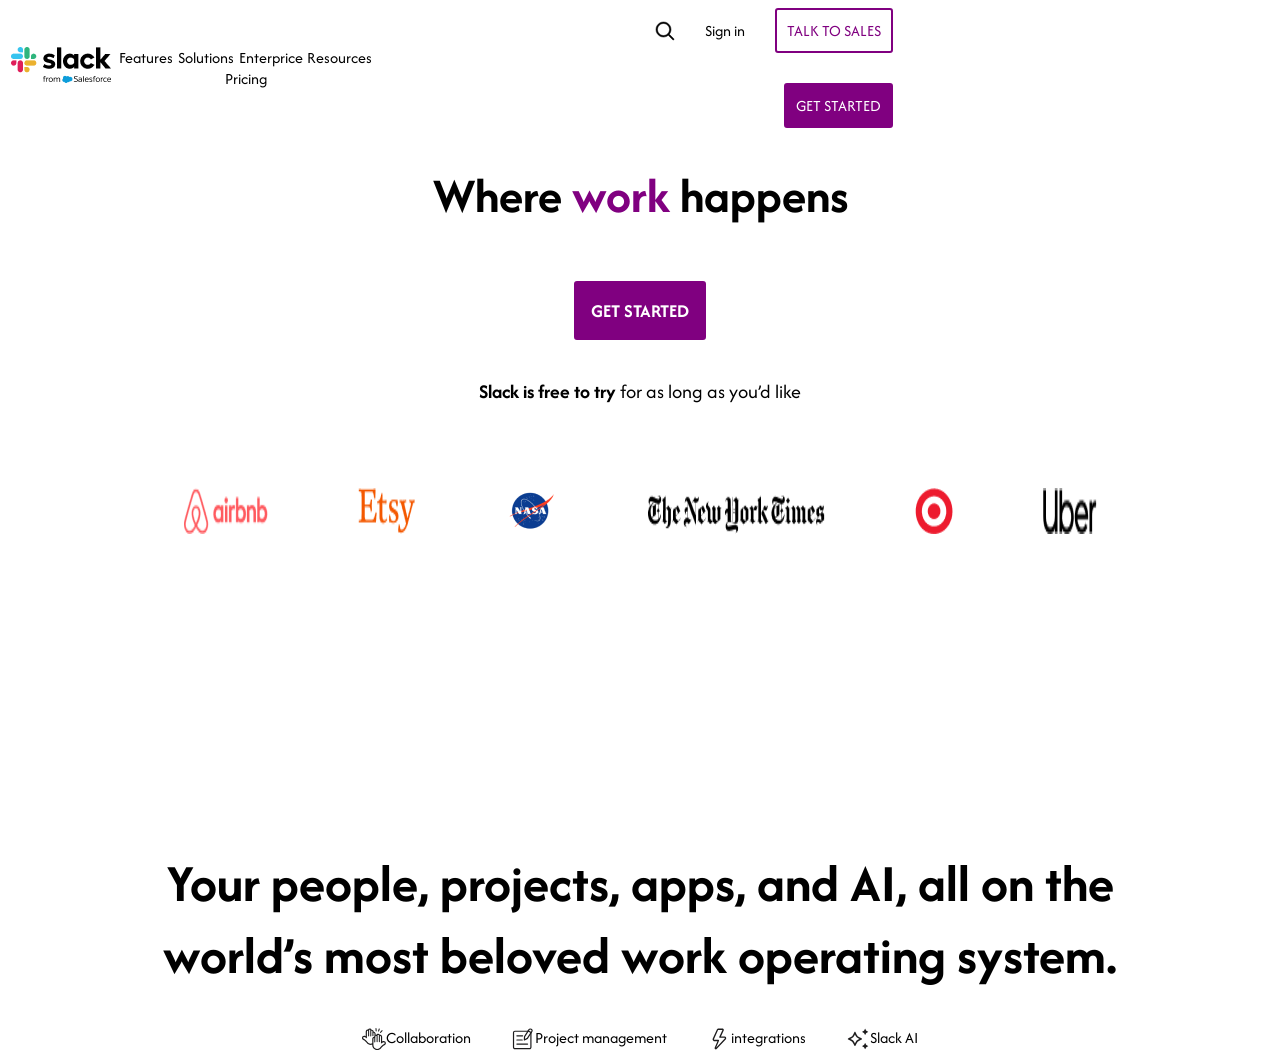
==== index.html @ c7497007 "Add files via upload" ====
<!DOCTYPE html>
<html lang="ru">

<head>
	<meta charset="UTF-8">
	<meta name="viewport" content="width=device-width, initial-scale=1.0">
	<title>Slack</title>
	<link rel="stylesheet" href="styles.css">
	<link
    rel="stylesheet"
    href="https://cdnjs.cloudflare.com/ajax/libs/animate.css/4.1.1/animate.min.css"
  />

	<link rel="preconnect" href="https://fonts.googleapis.com">
	<link rel="preconnect" href="https://fonts.gstatic.com" crossorigin>
	<link href="https://fonts.googleapis.com/css2?family=Afacad+Flux:wght@100..1000&display=swap" rel="stylesheet">

</head>

<body>
	<div class="dashbar">



		<div class="navbar">
			<div>
			<img src="./images/slack-salesforce-logo-nav-black.png" alt="">
			</div>
			<div class="navbarMobile">
			<li> Features</li>
			<li>Solutions</li>
			<li>Enterprice</li>
			<li>Resources</li>
			<li>Pricing</li>
			</div>
		</div>
		<div class="navbar2">
			<svg width="20" height="20" xmlns="http://www.w3.org/2000/svg"><path d="m18.78 17.72c.1467.1467.22.3233.22.53 0 .2133-.0733.39-.22.53-.16.1467-.3367.22-.53.22-.2067 0-.3833-.0733-.53-.22l-4.47-4.47c-.6667.54-1.4067.9567-2.22 1.25-.8067.2933-1.65.44-2.53.44-1.36 0-2.61333-.3367-3.76-1.01s-2.05667-1.5833-2.73-2.73-1.01-2.4-1.01-3.76.33667-2.61333 1.01-3.76 1.58333-2.05667 2.73-2.73 2.4-1.01 3.76-1.01 2.6133.33667 3.76 1.01 2.0567 1.58333 2.73 2.73 1.01 2.4 1.01 3.76c0 .88-.1467 1.7267-.44 2.54-.2933.8067-.71 1.5433-1.25 2.21zm-10.28-3.22c1.08667 0 2.0867-.27 3-.81.92-.54 1.65-1.2667 2.19-2.18.54-.92.81-1.92333.81-3.01s-.27-2.08667-.81-3c-.54-.92-1.27-1.65-2.19-2.19-.9133-.54-1.91333-.81-3-.81s-2.09.27-3.01.81c-.91333.54-1.64 1.27-2.18 2.19-.54.91333-.81 1.91333-.81 3s.27 2.09.81 3.01c.54.9133 1.26667 1.64 2.18 2.18.92.54 1.92333.81 3.01.81z" stroke="#000" stroke-width=".5"></path></svg>
			<li id="item6">Sign in</li>
			<li class="sales">TALK TO SALES</li>
			<li class="start">GET STARTED</li>				
		</div>
		<!-- Мобильная верстка -->
		<div class="navbar2Mobile"><svg width="20" height="20" xmlns="http://www.w3.org/2000/svg"><path d="m18.78 17.72c.1467.1467.22.3233.22.53 0 .2133-.0733.39-.22.53-.16.1467-.3367.22-.53.22-.2067 0-.3833-.0733-.53-.22l-4.47-4.47c-.6667.54-1.4067.9567-2.22 1.25-.8067.2933-1.65.44-2.53.44-1.36 0-2.61333-.3367-3.76-1.01s-2.05667-1.5833-2.73-2.73-1.01-2.4-1.01-3.76.33667-2.61333 1.01-3.76 1.58333-2.05667 2.73-2.73 2.4-1.01 3.76-1.01 2.6133.33667 3.76 1.01 2.0567 1.58333 2.73 2.73 1.01 2.4 1.01 3.76c0 .88-.1467 1.7267-.44 2.54-.2933.8067-.71 1.5433-1.25 2.21zm-10.28-3.22c1.08667 0 2.0867-.27 3-.81.92-.54 1.65-1.2667 2.19-2.18.54-.92.81-1.92333.81-3.01s-.27-2.08667-.81-3c-.54-.92-1.27-1.65-2.19-2.19-.9133-.54-1.91333-.81-3-.81s-2.09.27-3.01.81c-.91333.54-1.64 1.27-2.18 2.19-.54.91333-.81 1.91333-.81 3s.27 2.09.81 3.01c.54.9133 1.26667 1.64 2.18 2.18.92.54 1.92333.81 3.01.81z" stroke="#000" stroke-width=".5"></path></svg></div>
		<div class="navbar2Mobile2"><a href="#" id="menuButton"><img src="https://a.slack-edge.com/fd21de4/marketing/img/nav/mobile-closed.svg" alt="Menu"></a></div>
		<div id="sideMenu" class="menu">
			<div class="sideMenuHead">
			<img src="./images/slack-salesforce-logo-nav-black.png" alt="" style="height: 35px; width: 80px;">
			
			<a href="" id="closeButton">
				<svg
				xmlns="http://www.w3.org/2000/svg"
				width="24"
				height="24"
				viewBox="0 0 24 24"
				fill="none"
				stroke="currentColor"
				stroke-width="2"
				stroke-linecap="round"
				stroke-linejoin="round"
			>
				<polyline points="15 18 9 12 15 6" />
			</svg></a>
			</div>
			<div class="sideMenuText">
			<ul class="sideMenuText">
				<li> Features</li>
				<li>Solutions</li>
				<li>Enterprice</li>
				<li>Resources</li>
				<li>Pricing</li>
			</ul>
			</div>

			<div class="bottomMenu">
				<li class="sales">TALK TO SALES</li>
				<li class="start">GET STARTED</li>	
			</div>


		</div>
	</div>
	</div>




	<div class="mainMenu">
		<h1 class="work animate__animated animate__backInDown">Where <span style="color: purple;">work</span> happens</h1>
		<h3 class="startMain">GET STARTED</h3>
		<p style="font-size: 20px;"><strong>Slack is free to try</strong> for as long as you’d like</p>
	</div>

	<br><br><br>
	<div class="MainMenuImgHead">
	<div class="MainMenuImg">
		<img src="./images/logo-airbnb-small.png" alt="">
		<img src="./images/logo-etsy-small.png" alt="">
		<img src="./images/logo-nasa-small.png" alt="">
		<img src="./images/logo-nyt-small.png" alt="">
		<img src="./images/logo-target-small.png" alt="">
		<img src="./images/logo-uber-small.png" alt="">
	</div>
</div>

	<br><br><br>
	<div class="ImgUnderMain">
		<video class="ImgUndr" id="customVideo" controls autoplay muted loop>
			<source src="./images/hp-hero.en-GB@2x.webm" type="video/mp4" >
		</video>
	</div>

	<br><br><Br>
	<div class="people">
		<div class="people_text">
			<H1>Your people, projects, apps, and AI, all on the world’s most beloved work operating system.</H1>
		</div>
	</div>
	<div class="hueta_head">
		<div class="hueta">
			<div class="comp-value-props__subhead"><svg width="24" height="24" viewBox="0 0 24 24" fill="none"
					xmlns="http://www.w4.org/2000/svg">
					<path fill-rule="evenodd" clip-rule="evenodd"
						d="M14.5087 1.52888C14.4886 1.24143 14.2394 1.02468 13.9519 1.04475C13.6645 1.06482 13.4477 1.31411 13.4678 1.60156L13.6295 3.91808C13.6496 4.20553 13.8989 4.42228 14.1863 4.40221C14.4738 4.38214 14.6905 4.13285 14.6705 3.8454L14.5087 1.52888ZM17.747 2.18554C17.8418 1.91344 17.6981 1.61599 17.426 1.52117C17.1539 1.42635 16.8565 1.57006 16.7617 1.84216L16.0417 3.90825C15.9468 4.18035 16.0905 4.47779 16.3626 4.57262C16.6347 4.66744 16.9322 4.52373 17.027 4.25163L17.747 2.18554ZM8.27581 2.8602C8.12317 2.75423 7.93774 2.69213 7.73775 2.69213H7.73253C7.48685 2.69213 7.26316 2.78584 7.09521 2.93948C7.12256 3.00283 7.13772 3.07268 7.13772 3.14608V8.9426C7.13772 9.23075 6.90413 9.46434 6.61598 9.46434C6.32783 9.46434 6.09424 9.23075 6.09424 8.9426V3.68583C6.01458 3.66388 5.93064 3.65213 5.84384 3.65213C5.77601 3.65213 5.70819 3.65735 5.64036 3.673C5.19688 3.76692 4.89949 4.19474 4.89949 4.64865V11.4991C4.89949 11.4991 3.26645 10.0121 2.16558 10.0121C1.06471 10.0121 0.642098 11.6139 2.11862 12.026C3.56384 12.4278 5.58818 15.0887 5.58818 15.0887C6.27166 16.0591 7.39862 16.6956 8.67688 16.6956C8.7134 16.6956 8.75123 16.6943 8.78905 16.693C8.82688 16.6917 8.86471 16.6904 8.90123 16.6904C9.38015 16.6632 9.83176 16.5432 10.2421 16.349V12.0052C10.2421 10.9513 11.0038 10.0278 12.0108 9.86604C12.0247 9.8643 12.0386 9.86198 12.0525 9.85966C12.0804 9.85502 12.1082 9.85038 12.136 9.85038C12.1598 9.49007 12.2733 9.15412 12.4543 8.8649V6.78257C12.4543 6.313 12.1308 5.87474 11.6664 5.8017C11.6143 5.79126 11.5621 5.79126 11.5099 5.79126C11.4871 5.79126 11.4645 5.79208 11.442 5.79369V8.65563C11.442 8.94378 11.2084 9.17737 10.9203 9.17737C10.6321 9.17737 10.3985 8.94378 10.3985 8.65563V4.2246C10.2276 3.98241 9.94557 3.82431 9.62645 3.82431C9.50865 3.82431 9.39613 3.84594 9.2924 3.88534V9.05726C9.2924 9.34541 9.05881 9.579 8.77067 9.579C8.48252 9.579 8.24893 9.34541 8.24893 9.05726V3.02596C8.24893 2.96801 8.25837 2.91228 8.27581 2.8602ZM20.4786 4.03434C20.6724 3.82113 20.6567 3.49116 20.4435 3.29733C20.2303 3.1035 19.9003 3.11921 19.7065 3.33242L18.1412 5.05416C17.9474 5.26737 17.9631 5.59735 18.1763 5.79118C18.3896 5.98501 18.7195 5.96929 18.9134 5.75608L20.4786 4.03434ZM14.5829 9.11309C14.4792 9.07373 14.3668 9.05212 14.249 9.05212C13.7273 9.05212 13.3047 9.47473 13.3047 9.99647V11.4991C13.3047 11.5131 13.3009 11.5248 13.2944 11.5339V14.9165C13.2944 15.2047 13.0608 15.4383 12.7726 15.4383C12.4845 15.4383 12.2509 15.2047 12.2509 14.9165V11.0227C12.2352 11.0242 12.2195 11.0264 12.2038 11.0295C11.7395 11.1026 11.416 11.5408 11.416 12.0104V18.0156C11.416 20.0347 12.9499 21.8034 14.969 21.9182C15.0473 21.9234 15.1204 21.9234 15.1934 21.9234C16.4717 21.9234 17.5986 21.2869 18.2821 20.3165C18.2821 20.3165 20.3064 17.6556 21.7517 17.2539C23.2282 16.8417 22.7795 15.24 21.7047 15.24C20.6299 15.24 18.9708 16.7269 18.9708 16.7269V9.86604C18.9708 9.41212 18.6734 8.9843 18.2299 8.89039C18.1621 8.87473 18.0943 8.86952 18.0264 8.86952C17.984 8.86952 17.9423 8.87232 17.9014 8.87775V14.6817C17.9014 14.9699 17.6678 15.2035 17.3797 15.2035C17.0915 15.2035 16.8579 14.9699 16.8579 14.6817V8.36346C16.8579 8.32666 16.8617 8.29074 16.869 8.25609C16.6958 8.0445 16.4326 7.90952 16.1377 7.90952V7.91995C15.9493 7.91995 15.7737 7.9751 15.6264 8.07014V14.7963C15.6264 15.0845 15.3928 15.3181 15.1046 15.3181C14.8165 15.3181 14.5829 15.0845 14.5829 14.7963V9.11309ZM10.2421 17.6266C9.83888 17.7638 9.41214 17.8491 8.96906 17.8747C8.87514 17.8852 8.77601 17.8852 8.6821 17.8852C7.08558 17.8852 5.57775 17.1026 4.64905 15.7982C3.78818 14.6713 2.46297 13.3513 1.81079 13.1687C0.396881 12.7721 -0.109206 11.6504 0.0212285 10.7113C0.167315 9.63648 1.07514 8.85387 2.17079 8.85387C2.68732 8.85387 3.22992 9.03648 3.73601 9.28692V4.65387C3.73601 3.63126 4.44036 2.73909 5.41079 2.53561C5.55166 2.50431 5.70297 2.48865 5.84905 2.48865H5.96384C6.33949 1.90952 6.99688 1.52344 7.73775 1.52344L7.73253 1.52865C8.54645 1.52865 9.25079 1.98257 9.60558 2.65561H9.62123C10.743 2.65561 11.6664 3.53213 11.7343 4.63822L11.8595 4.65387C12.8664 4.82083 13.6282 5.73909 13.6282 6.793V7.96061C13.4031 8.02986 13.1939 8.13577 13.0076 8.27136C13.3565 8.01753 13.7854 7.86778 14.249 7.86778H14.2647C14.6191 7.20067 15.3275 6.74181 16.1351 6.74082C16.8749 6.74173 17.5312 7.12759 17.9064 7.70604H18.0212C18.1673 7.70604 18.3134 7.72169 18.4595 7.75299C19.4299 7.95125 20.1343 8.84343 20.1343 9.87125V14.5043C20.6404 14.2539 21.183 14.0713 21.6995 14.0713C22.8004 14.0713 23.703 14.8539 23.849 15.9286C23.9743 16.8626 23.4734 17.9843 22.0595 18.3808C21.4073 18.5634 20.0821 19.8834 19.2212 21.0104C18.2925 22.32 16.7847 23.0973 15.1882 23.0973C15.099 23.0973 15.0099 23.0926 14.9162 23.0877L14.9162 23.0877L14.9012 23.0869C12.2873 22.9356 10.2421 20.7078 10.2421 18.0104V17.6266ZM16.1351 6.74082L16.1325 6.74082H16.1377L16.1351 6.74082Z"
						fill="#1D1C1D"></path>
				</svg>
				<div>Collaboration</div>
			</div>
			<div class="comp-value-props__subhead"><svg width="24" height="24" viewBox="0 0 24 24" fill="none"
					xmlns="http://www.w4.org/2000/svg">
					<g stroke="#1d1c1d" stroke-linecap="round" stroke-linejoin="round" stroke-width="1.2">
						<path
							d="m19.9097 5.91724v14.35006c0 .37-.1466.7248-.4077.9869-.2611.262-.6154.41-.9853.4113h-14.61814c-.36809-.0041-.7197-.1532-.97851-.415-.25882-.2618-.40396-.6151-.40394-.9832v-14.59711c-.00002-.36812.14512-.72139.40394-.98316.25881-.26176.61042-.41091.97851-.41506h13.10954">
						</path>
						<path d="m5.91211 8.84473h5.68219"></path>
						<path d="m5.91211 12.9766h5.29849"></path>
						<path d="m5.91211 17.1077h10.64959"></path>
						<path
							d="m20.2358 2.34772c.7727.52565 1.1091 1.35091.7569 1.90284l-4.6204 7.13824-3.0119 1.5769.1944-3.38511 4.6415-7.13825c.3522-.57295 1.2668-.57295 2.0395-.09462z">
						</path>
						<path d="m17.2446 3.90381 2.8963 1.66104"></path>
					</g>
				</svg>
				<div>Project management</div>
			</div>
			<div class="comp-value-props__subhead"><svg width="24" height="24" viewBox="0 0 24 24" fill="none"
					xmlns="http://www.w4.org/2000/svg">
					<path
						d="M8.79224 22.4001C8.58954 22.3991 8.39023 22.3467 8.21211 22.2475C8.034 22.1483 7.88262 22.0054 7.77151 21.8316C7.6604 21.6578 7.59302 21.4585 7.57538 21.2514C7.55775 21.0444 7.59041 20.8361 7.67045 20.6452L10.4407 14.1654H7.39658C7.09508 14.1673 6.79802 14.0909 6.5331 13.9434C6.26817 13.7958 6.04402 13.5818 5.88153 13.3214C5.71905 13.061 5.62354 12.7627 5.60389 12.4542C5.58425 12.1457 5.64112 11.8372 5.7692 11.5573L9.77709 2.68006C9.9197 2.35969 10.1487 2.08781 10.437 1.89647C10.7253 1.70512 11.061 1.60229 11.4045 1.6001H15.6178C15.8247 1.60051 16.0281 1.65454 16.2091 1.75717C16.3902 1.8598 16.543 2.0077 16.6534 2.18712C16.7637 2.36654 16.8281 2.57166 16.8404 2.7834C16.8527 2.99514 16.8126 3.20664 16.7238 3.39823L13.9272 9.392H17.4032C17.7563 9.39073 18.102 9.49656 18.3966 9.69618C18.6913 9.89581 18.9218 10.1803 19.0591 10.5139C19.1965 10.8475 19.2346 11.2153 19.1686 11.571C19.1026 11.9267 18.9354 12.2545 18.6882 12.5131L9.67176 22.0167C9.55762 22.1377 9.42097 22.2339 9.2699 22.2998C9.11882 22.3657 8.9564 22.3998 8.79224 22.4001ZM11.4361 12.8263C11.5458 12.8268 11.6431 12.8391 11.7394 12.8929C11.8358 12.9467 11.9176 13.0241 11.9776 13.1183C12.0376 13.2124 12.0739 13.3204 12.0833 13.4324C12.0926 13.5445 12.0747 13.6572 12.0312 13.7604L9.07663 20.7046L17.7297 11.5735C17.7982 11.5048 17.8446 11.4162 17.8624 11.3196C17.8803 11.2231 17.8689 11.1232 17.8298 11.0335C17.7937 10.9441 17.7322 10.868 17.6533 10.815C17.5744 10.762 17.4817 10.7347 17.3874 10.7365H12.8844C12.7732 10.7365 12.6638 10.7078 12.5663 10.653C12.4687 10.5983 12.3861 10.5193 12.3261 10.4234C12.2687 10.3257 12.2353 10.2152 12.2289 10.1013C12.2225 9.9875 12.2432 9.87377 12.2893 9.76998L15.4492 2.95545H11.4045C11.3133 2.95549 11.224 2.98251 11.1474 3.03328C11.0708 3.08404 11.0101 3.15639 10.9726 3.24163L6.97525 12.1351C6.94189 12.2085 6.92695 12.2893 6.93178 12.3701C6.93662 12.4509 6.96108 12.5293 7.00294 12.5979C7.04481 12.6666 7.10274 12.7235 7.17149 12.7633C7.24023 12.8032 7.31761 12.8248 7.39658 12.8263H11.4361Z"
						fill="#1D1C1D"></path>
				</svg>
				<div>integrations</div>
			</div>
			<div class="comp-value-props__subhead"><svg width="24" height="24" fill="#1D1C1D" viewBox="0 0 24 24"
					xmlns="http://www.w3.org/2000/svg">
					<path fill-rule="evenodd" clip-rule="evenodd"
						d="M20.8289 4.02871L22.0661 4.64908C22.2446 4.73831 22.2446 4.99326 22.0661 5.07824L20.8289 5.69861C20.459 5.88557 20.1529 6.18301 19.97 6.55693L19.3493 7.79343C19.26 7.97189 19.0049 7.97189 18.9199 7.79343L18.2992 6.55693C18.1121 6.18726 17.8145 5.88132 17.4404 5.69861L16.2032 5.07824C16.0246 4.98901 16.0246 4.73406 16.2032 4.64908L17.4404 4.02871C17.8103 3.84175 18.1164 3.54431 18.2992 3.17039L18.9199 1.9339C19.0092 1.75543 19.2643 1.75543 19.3493 1.9339L19.97 3.17039C20.1571 3.54006 20.4547 3.846 20.8289 4.02871ZM22.0661 18.9219L20.8289 18.3016C20.4547 18.1188 20.1571 17.8129 19.97 17.4432L19.3493 16.2067C19.2643 16.0283 19.0092 16.0283 18.9199 16.2067L18.2992 17.4432C18.1164 17.8172 17.8103 18.1146 17.4404 18.3016L16.2032 18.9219C16.0246 19.0069 16.0246 19.2619 16.2032 19.3511L17.4404 19.9715C17.8145 20.1542 18.1121 20.4601 18.2992 20.8298L18.9199 22.0663C19.0049 22.2447 19.26 22.2447 19.3493 22.0663L19.97 20.8298C20.1529 20.4559 20.459 20.1584 20.8289 19.9715L22.0661 19.3511C22.2446 19.2661 22.2446 19.0112 22.0661 18.9219ZM12.8827 9.99565L15.0903 11.0972L15.0904 11.0972L15.1061 11.1051L15.1139 11.109L15.7695 11.4361C16.1819 11.6401 16.1819 12.2307 15.7695 12.4346L15.1139 12.7618L15.1061 12.7657L15.0904 12.7735L15.0903 12.7736L12.8827 13.8751C12.0154 14.3085 11.3139 15.0096 10.8802 15.8764L9.77778 18.0833L9.77775 18.0834L9.7712 18.0965L9.76729 18.1043L9.43896 18.7616C9.23489 19.1737 8.64392 19.1737 8.43985 18.7616L8.11151 18.1043L8.10761 18.0965L8.10106 18.0834L8.10103 18.0833L6.99857 15.8764C6.56491 15.0096 5.86341 14.3085 4.99609 13.8751L2.7885 12.7736L2.78841 12.7735L2.77272 12.7657L2.76492 12.7618L2.10929 12.4346C1.69689 12.2307 1.69689 11.6401 2.10929 11.4361L2.76492 11.109L2.77272 11.1051L2.78841 11.0972L2.7885 11.0972L4.99609 9.99565C5.86341 9.56224 6.56491 8.86114 6.99857 7.99432L8.10103 5.78742L8.10106 5.78735L8.10761 5.77425L8.11151 5.76643L8.43985 5.10917C8.64392 4.69701 9.23489 4.69701 9.43896 5.10917L9.76729 5.76643L9.7712 5.77425L9.77775 5.78735L9.77778 5.78742L10.8802 7.99432C11.3139 8.86114 12.0154 9.56224 12.8827 9.99565ZM12.213 11.3378L13.4105 11.9354L12.213 12.5329L12.2122 12.5333C11.0547 13.1117 10.1177 14.0481 9.53875 15.2053L9.53835 15.2061L8.9394 16.4051L8.34045 15.2061L8.34006 15.2053C7.76113 14.0481 6.82414 13.1117 5.6666 12.5333L5.66581 12.5329L4.4683 11.9354L5.66581 11.3378L5.6666 11.3374C6.82414 10.759 7.76113 9.82263 8.34006 8.66545L8.34045 8.66466L8.9394 7.46568L9.53835 8.66466L9.53875 8.66545C10.1177 9.82263 11.0547 10.759 12.2122 11.3374L12.213 11.3378Z">
					</path>
				</svg>
				<div>Slack AI</div>
			</div>
		</div>
	</div>

	<style>
		@media (max-width: 1400px) {

			.dashbar{
				width: 70%;
			}
		}

		@media (orientation: portrait) and (max-width: 800px) {
			.navbarMobile{
				display: none;
				
			}
			.navbar2{
				display: none;
			}
			.work{
				text-align: center;
				
			}
			.startMain{
				width: 70%;
				text-align: center;
			}
			.MainMenuImg{
				flex-wrap: wrap;
				gap: 10px;
				justify-content: space-around;
				flex: 1 1 5%; 	
			}
			.MainMenuImgHead{
				display: flex;
				justify-content: center;
				flex: 1 1 5%;
			}
			.ImgUnderMain{
				justify-content: space-around;
				
			}
			.people{
				display: flex;
				max-height: 200px;
				font-size: large;
				margin-top: 5%;
			}
			.people_text{
				padding: 5px;
				line-height: 35px;
				margin-top: -20%;
			}
			.hueta{
				
			}
			.hueta_head{
				display: none;
			}
			.navbar2Mobile{
				display: flex;
    			flex-wrap: wrap;
    			align-items: center;
    			list-style-type: none;
    			text-decoration: none;
    			justify-content:flex-end;
    			margin-left: 200px;
    			gap: 30px;
			}
			.navbar2Mobile2{
				display: flex;
    			flex-wrap: wrap;
    			align-items: center;
    			list-style-type: none;
    			text-decoration: none;
    			justify-content:flex-end;
    			margin-left: 20%;
    			gap: 30px;
			}

			.menuButton{
				outline: none;
    			border: none;
				all: unset;
				display: inline-block; /* Чтобы ссылка вела себя как кнопка */
			}
			.menu {
				display: flex;
				position: fixed;
    			top: 0;
    			right: -65%; /* Начальная позиция за пределами экрана */
    			width: 45%;
    			height: 100%;
    			background-color: #ffffff;
    			color: white;
    			transition: right 0.3s ease; /* Анимация открытия */
    			padding: 20px;
				z-index: 999;
				border: 1px solid black;
				flex-direction: column;
				flex-wrap: wrap;
			}

			.menu.open {
				display: flex;
				right: 0; /* Позиция при открытом меню */
			}

			.colseButton{
				z-index: 1000;
				display: inline-block; /* Чтобы ссылка вела себя как кнопка */
    			cursor: pointer; /* Курсор при наведении */
    			text-decoration: none; /* Убирает подчеркивание */
    			color: white; /* Цвет текста */
			}
			.colseButton:active {
    		outline: none; /* Убирает обводку при фокусе и активации */
    		box-shadow: none; /* Убирает тень, если она есть */
			}
			svg {
			outline: none; /* Убирает обводку */
   			box-shadow: none; /* Убирает тень */
			pointer-events: none;
			}

			a:focus svg {
   			 outline: none; /* Убирает обводку для SVG при фокусе на ссылке */
   			 box-shadow: none; /* Убирает тень для SVG при фокусе на ссылке */
			}

			.sideMenuText{
				z-index: 1000;
				color: black;
				list-style-type: none; /* Убирает маркеры списка */
				display: flex;
				justify-content: flex-start;
				flex-direction: column;
				flex-wrap: wrap;
				font-size: 35px;
				text-align: start;
				
			}

			.sideMenuHead{
				display: flex;
				justify-content: space-between;
				
				
			}
			li{
				margin: 30px 0;
				list-style-type: none; /* Убирает маркеры списка */
			}
			.sales{
				text-align: center;
				margin-top: 0px;
			}
			.start{
				text-align: center;
				margin-top: 0px;
			}
			.bottomMenu{
				display: flex;
				flex-direction: column;
				flex-wrap: wrap;
				margin-top: auto;
				
			}
			.ImgUndr{
   				max-width: 85%; /* Ограничивает максимальную ширину изображения */
    			height: auto; /* Сохраняет пропорции изображения */
				flex: 0 1 auto; /* Устанавливает гибкие свойства для изображения */
				max-height: 100%;
				border-radius: 15px;
				outline: none; /* Убирает контуры при фокусировке */
}
		}
		

		
		









	</style>

 <script src="script.js"></script>
</body>

</html>
---- styles.css ----
body{
    font-family: "Afacad Flux";
}


.navbar{
display: flex;
flex-wrap: wrap;
align-items: center;
list-style-type: none;
text-decoration: none;
justify-content: space-around;
width: 50%;

}



.sales{
    border: 2px solid purple;
    border-radius: 3px;
    padding: 10px;
    color: purple;
}
.start{
    border: 2px solid purple;
    border-radius: 3px;
    background-color: purple;
    padding: 10px;
    color: white;
}

.navbar2{
    display: flex;
    flex-wrap: wrap;
    align-items: center;
    list-style-type: none;
    text-decoration: none;
    justify-content:flex-end;
    margin-left: 200px;
    gap: 30px;
    
    
    
}
.dashbar{
    display: flex;
    flex-direction: row;
}

.startMain{
    border: 2px solid purple;
    border-radius: 3px;
    background-color: purple;
    padding: 15px;
    color: white;
}
.mainMenu{
    display: flex;
    justify-content: center;
    flex-direction: column;
    flex-wrap: wrap;
    align-items: center;
}
.work{
    font-size: 50px;
}
.MainMenuImg{
    display: flex;
    justify-content: center;
    align-self: center;
    gap: 90px;
}
.ImgUnderMain{
    display: flex;
    justify-content: center;
    border: 2px;
     
    
}
.ImgUndr{
    max-width: 50%; /* Ограничивает максимальную ширину изображения */
    height: auto; /* Сохраняет пропорции изображения */
    flex: 0 1 auto; /* Устанавливает гибкие свойства для изображения */
    max-height: 70%;
    border-radius: 15px;
    outline: none; /* Убирает контуры при фокусировке */
}
.people{
    display: flex;
    text-align: center;
    justify-content: center;
    font-size: 27px;  
}
.people_text{
    flex: 1;
    max-width: 80%; /* Максимальная ширина текстового контейнера */   
    text-align: center; /* Центрируем текст */
}
.hueta{
    display: flex;
    justify-content: space-around;
    flex-wrap: nowrap;    
    flex-direction: row;
    gap: 40PX;
}
.hueta_head{
    display: flex;
    flex-flow: wrap;
    justify-content: space-around;
    
}
.comp-value-props__subhead{
    flex-flow: nowrap;
    display: flex;
    flex-direction: row;
}
.navbarMobile{
    display: flex;
    flex-wrap: wrap;
    align-items: center;
    list-style-type: none;
    text-decoration: none;
    justify-content: space-around;
    width: 70%;
}
.navbar2Mobile{
    display: none;
}
.navbar2Mobile2{
    display: none;
    
}

.sideMenu{
    display: none;
}

.menu{
    display: none;
}
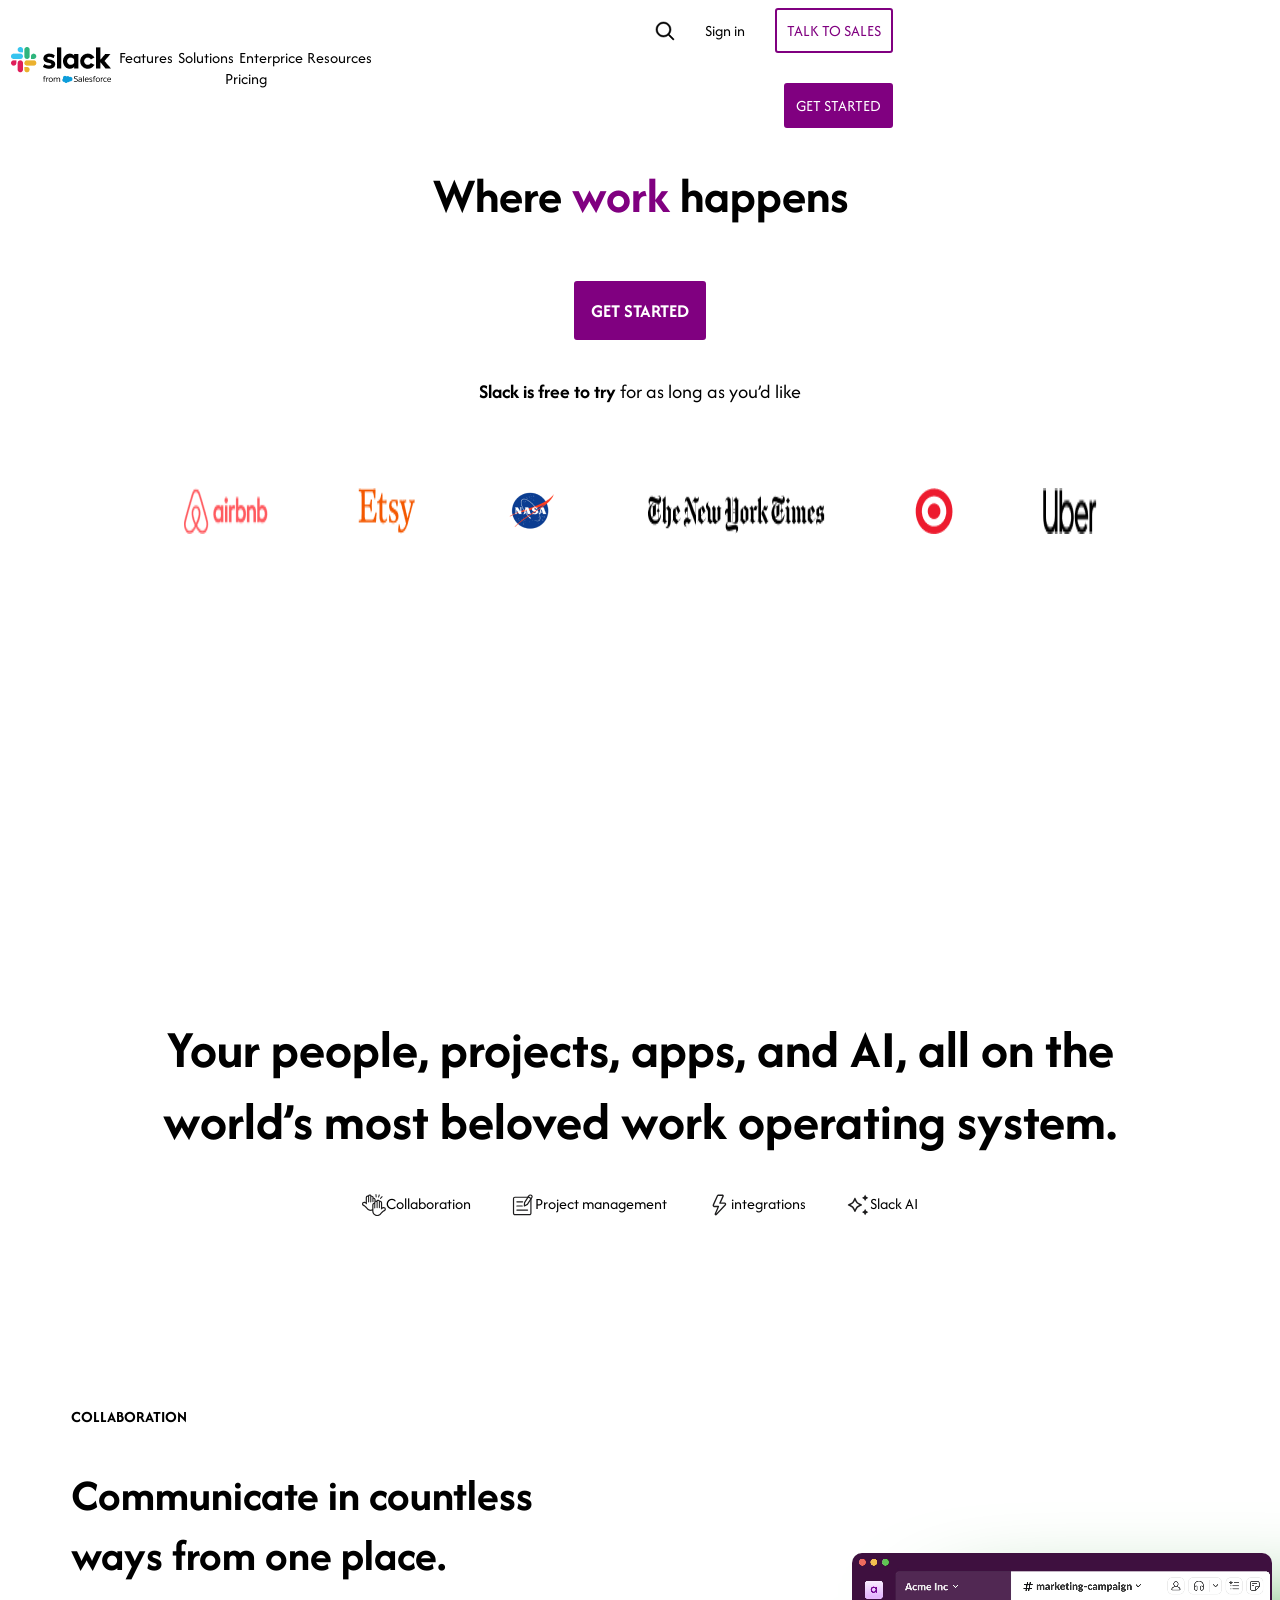
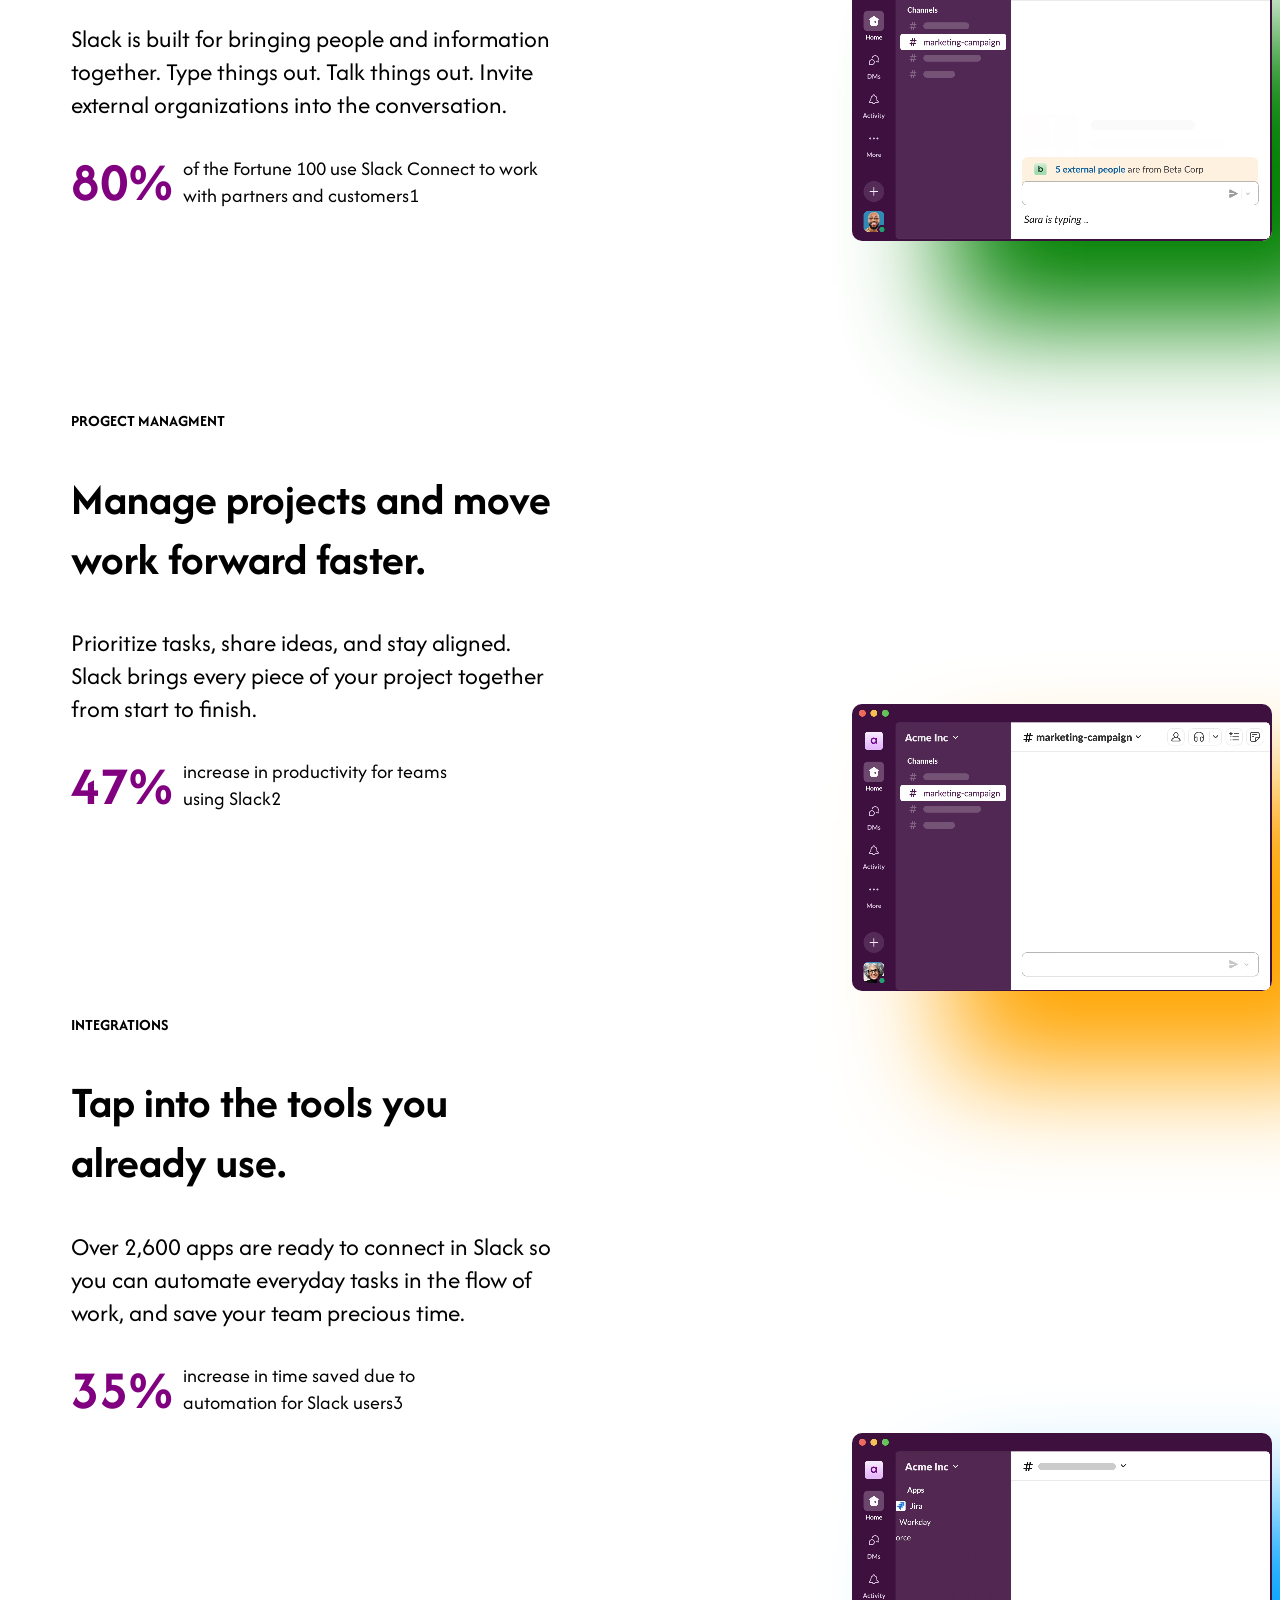
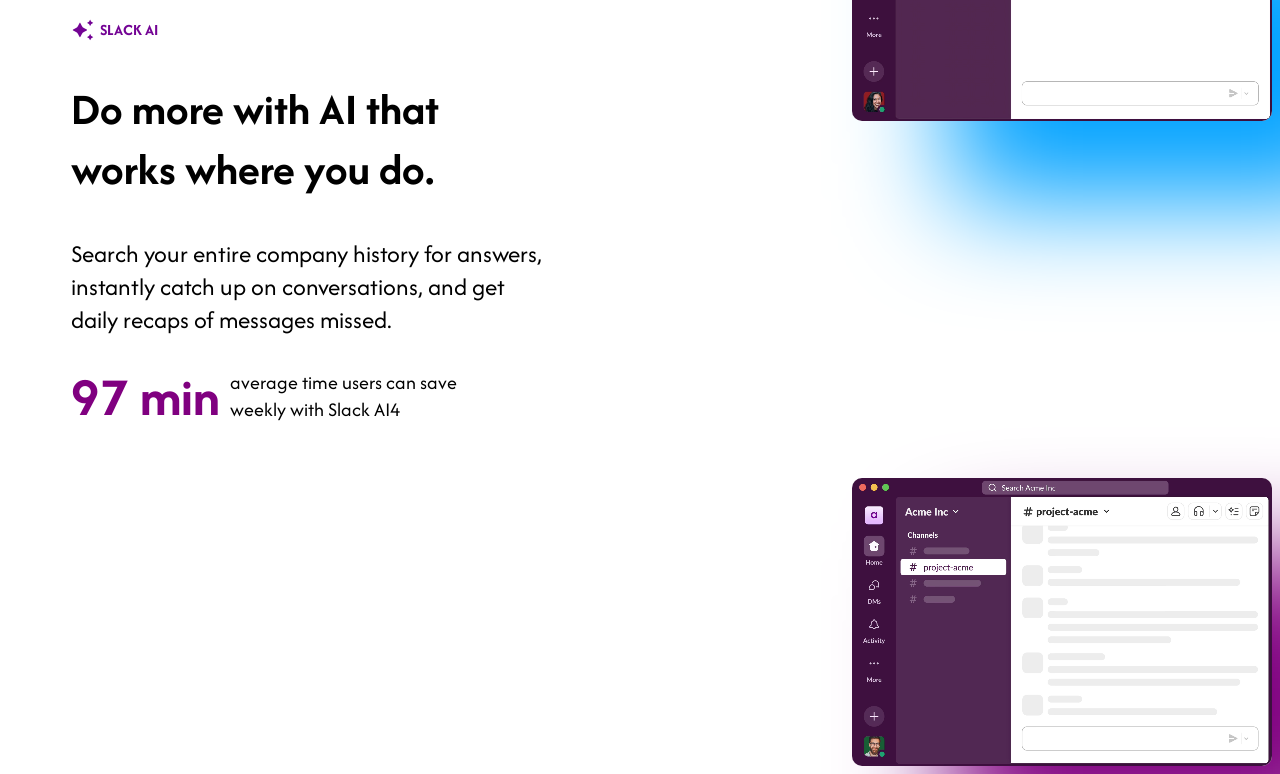
==== commit 0d0d3c29: "Add files via upload" ====
--- a/index.html
+++ b/index.html
@@ -162,6 +162,118 @@
 		</div>
 	</div>
 
+<div class="SecChast_Glav" style="margin-left: 5%; ">
+	
+	<div class="SecChast_head">
+		<div class="SecChast_header">
+			<strong>COLLABORATION</strong>
+		</div>
+		<div class="CollaborationTextHead">
+			<h2 style="font-size: 45px;">Communicate in countless ways from one place.</h2>
+		</div>
+		<div class="CollaborationText" style="font-size: 25px;">
+			Slack is built for bringing people and information together. Type things out. Talk things out. Invite external organizations into the conversation.
+		</div>
+
+		<div class="Collaboration80">
+		<div class="Collaboration80Left" style="font-size: 55px; color: purple;"><strong>80%</strong></div>
+		<div class="Collaboration80Right" style="font-size: 20px;">of the Fortune 100 use Slack Connect to work with partners and customers1</div>
+		</div>
+		
+		<div class="PM_header" style="margin-top: 40%;">
+			<strong>PROGECT MANAGMENT</strong>
+		</div>
+		<div class="SecChast_header">
+			<h2 style="font-size: 45px;">Manage projects and move work forward faster.</h2>
+		</div>
+		<div class="CollaborationText" style="font-size: 25px;">
+			Prioritize tasks, share ideas, and stay aligned. Slack brings every piece of your project together from start to finish.
+		</div>
+
+		<div class="Collaboration80">
+			<div class="Collaboration80Left" style="font-size: 55px; color: purple;"><strong>47%</strong></div>
+			<div class="Collaboration80Right" style="font-size: 20px; ">increase in productivity for teams<br> using Slack2</div>
+			</div>
+
+
+		<div class="PM_header" style="margin-top: 40%;">
+				<strong>INTEGRATIONS</strong>
+		</div>
+		<div class="SecChast_header">
+				<h2 style="font-size: 45px;">Tap into the tools you already use.</h2>
+		</div>
+		<div class="CollaborationText" style="font-size: 25px;">
+			Over 2,600 apps are ready to connect in Slack so you can automate everyday tasks in the flow of work, and save your team precious time.
+		</div>
+	
+		<div class="Collaboration80">
+			<div class="Collaboration80Left" style="font-size: 55px; color: purple;"><strong>35%</strong></div>
+			<div class="Collaboration80Right" style="font-size: 20px;">increase in time saved due to<br> automation for Slack users3</div>
+			</div>
+
+		
+
+		<div class="PM_header" style="margin-top: 40%;">
+			<div class="slackSec"><svg width="24" height="24" fill="#730394" viewBox="0 0 20 20" xmlns="http://www.w3.org/2000/svg"><path d="m13.1413 10.4214-2.4057 1.2003c-.7228.3612-1.30734.9455-1.66873 1.6678l-1.20106 2.4043c-.17006.3435-.66253.3435-.83259 0l-1.20107-2.4043c-.36138-.7223-.94597-1.3066-1.66873-1.6678l-2.40567-1.2003c-.34367-.17-.34367-.66218 0-.83215l2.40567-1.20037c.72276-.36118 1.30735-.94543 1.66873-1.66778l1.20107-2.40429c.17006-.34347.66253-.34347.83259 0l1.20106 2.40429c.36139.72235.94593 1.3066 1.66873 1.66778l2.4057 1.20037c.3436.16997.3436.66215 0 .83215zm5.2471 5.3468-1.031-.517c-.3118-.1523-.5598-.4072-.7157-.7153l-.5173-1.0304c-.0708-.1487-.2834-.1487-.3578 0l-.5173 1.0304c-.1523.3116-.4074.5595-.7156.7153l-1.031.517c-.1488.0708-.1488.2832 0 .3576l1.031.517c.3117.1522.5597.4072.7156.7153l.5173 1.0304c.0709.1487.2834.1487.3578 0l.5173-1.0304c.1524-.3117.4075-.5595.7157-.7153l1.031-.517c.1488-.0708.1488-.2833 0-.3576zm0-11.89401-1.031-.51697c-.3118-.15226-.5598-.40721-.7157-.71527l-.5173-1.03041c-.0708-.14872-.2834-.14872-.3578 0l-.5173 1.03041c-.1523.3116-.4074.55947-.7156.71527l-1.031.51697c-.1488.07082-.1488.28328 0 .35764l1.031.51697c.3117.15226.5597.40721.7156.71527l.5173 1.03041c.0709.14872.2834.14872.3578 0l.5173-1.03041c.1524-.3116.4075-.55947.7157-.71527l1.031-.51697c.1488-.07082.1488-.28328 0-.35764z"></path></svg><strong><span style="color:#730394;">SLACK AI</span></strong></div>
+		</div>
+		<div class="SecChast_header">
+				<h2 style="font-size: 45px;">Do more with AI that works where you do.</h2>
+		</div>
+		<div class="CollaborationText" style="font-size: 25px;">
+			Search your entire company history for answers, instantly catch up on conversations, and get daily recaps of messages missed.
+		</div>
+	
+		<div class="Collaboration80">
+			<div class="Collaboration80Left" style="font-size: 55px; color: purple;"><strong>97 min</strong></div>
+			<div class="Collaboration80Right" style="font-size: 20px;">average time users can save<br>weekly with Slack AI4</div>
+			</div>
+		
+
+		
+
+
+
+
+
+
+
+
+
+
+
+
+	</div>
+	<div class="SecVid">
+	<div class="dImgUndr1">
+		<video class="ImgUndr1" id="customVideo1" controls autoplay muted loop style="border-radius: 10px;" >
+		<source src="./images/hp-vp-1.en-GB.webm" type="video/mp4" >
+	</video>
+	</div>
+	<div class="dImgUndr2">
+	<video class="ImgUndr2" id="customVideo1" controls autoplay muted loop style="border-radius: 10px;" >
+		<source src="./images/hp-vp-2.en-GB.webm" type="video/mp4" >
+	</video>
+	</div>
+	<div class="dImgUndr3">
+	<video class="ImgUndr3" id="customVideo1" controls autoplay muted loop style="border-radius: 10px;" >
+		<source src="./images/hp-vp-3.en-GB.webm" type="video/mp4" >
+	</video>
+	</div>
+	<div class="dImgUndr4">
+	<video class="ImgUndr4" id="customVideo1" controls autoplay muted loop style="border-radius: 10px;" >
+		<source src="./images/hp-vp-4.webm" type="video/mp4" >
+	</video>
+	</div>
+	
+
+
+	</div>
+	
+	
+</div>
+
+
+
 	<style>
 		@media (max-width: 1400px) {
 
@@ -334,7 +446,11 @@
 				max-height: 100%;
 				border-radius: 15px;
 				outline: none; /* Убирает контуры при фокусировке */
-}
+			}
+			.SecChast_Glav{
+				display: none;
+			}
+		
 		}
 		
 
--- a/styles.css
+++ b/styles.css
@@ -139,3 +139,73 @@
 .menu{
     display: none;
 }
+.SecChast_head{
+    width: 40%;
+    display: flex;
+    justify-content: flex-start;
+    flex-direction: column;
+}
+.Collaboration80{
+    display: flex;
+    flex-direction: row;
+    margin-top: 5%;
+    gap: 10px;
+    align-items: center;
+    justify-content: flex-start;
+    
+}
+.SecChastVid{
+    display: flex;
+    justify-content: flex-end;
+}
+
+.SecChast_Glav{
+    display: flex;
+    margin-top: 15%;
+    justify-content: space-between;
+}
+.dImgUndr1{
+    border-radius: 10px;
+    position: relative;
+    display: flex; 
+    margin-top: 35%;
+    box-shadow: 100px 80px 110px  green;
+}
+.slackSec{
+    display: flex;
+    align-items: center;
+    gap: 5px;
+}
+video {
+    width: 100%; /* Ширина видео */
+    height: auto; /* Высота видео */
+}
+
+.SecVid{
+    display: flex;
+    flex-direction: column;
+    justify-content: flex-start;
+    max-width: 35%;
+}
+
+.dImgUndr2{
+    border-radius: 10px;
+    position: relative;
+    display: flex; 
+    margin-top: 110%;
+    box-shadow: 100px 80px 110px  orange;
+}
+.dImgUndr3{
+    border-radius: 10px;
+    position: relative;
+    display: flex; 
+    margin-top: 105%;
+    box-shadow: 100px 80px 110px  rgb(0, 162, 255);
+}
+.dImgUndr4{
+    border-radius: 10px;
+    position: relative;
+    display: flex; 
+    margin-top: 85%;
+    box-shadow: 100px 80px 110px  purple;
+}
